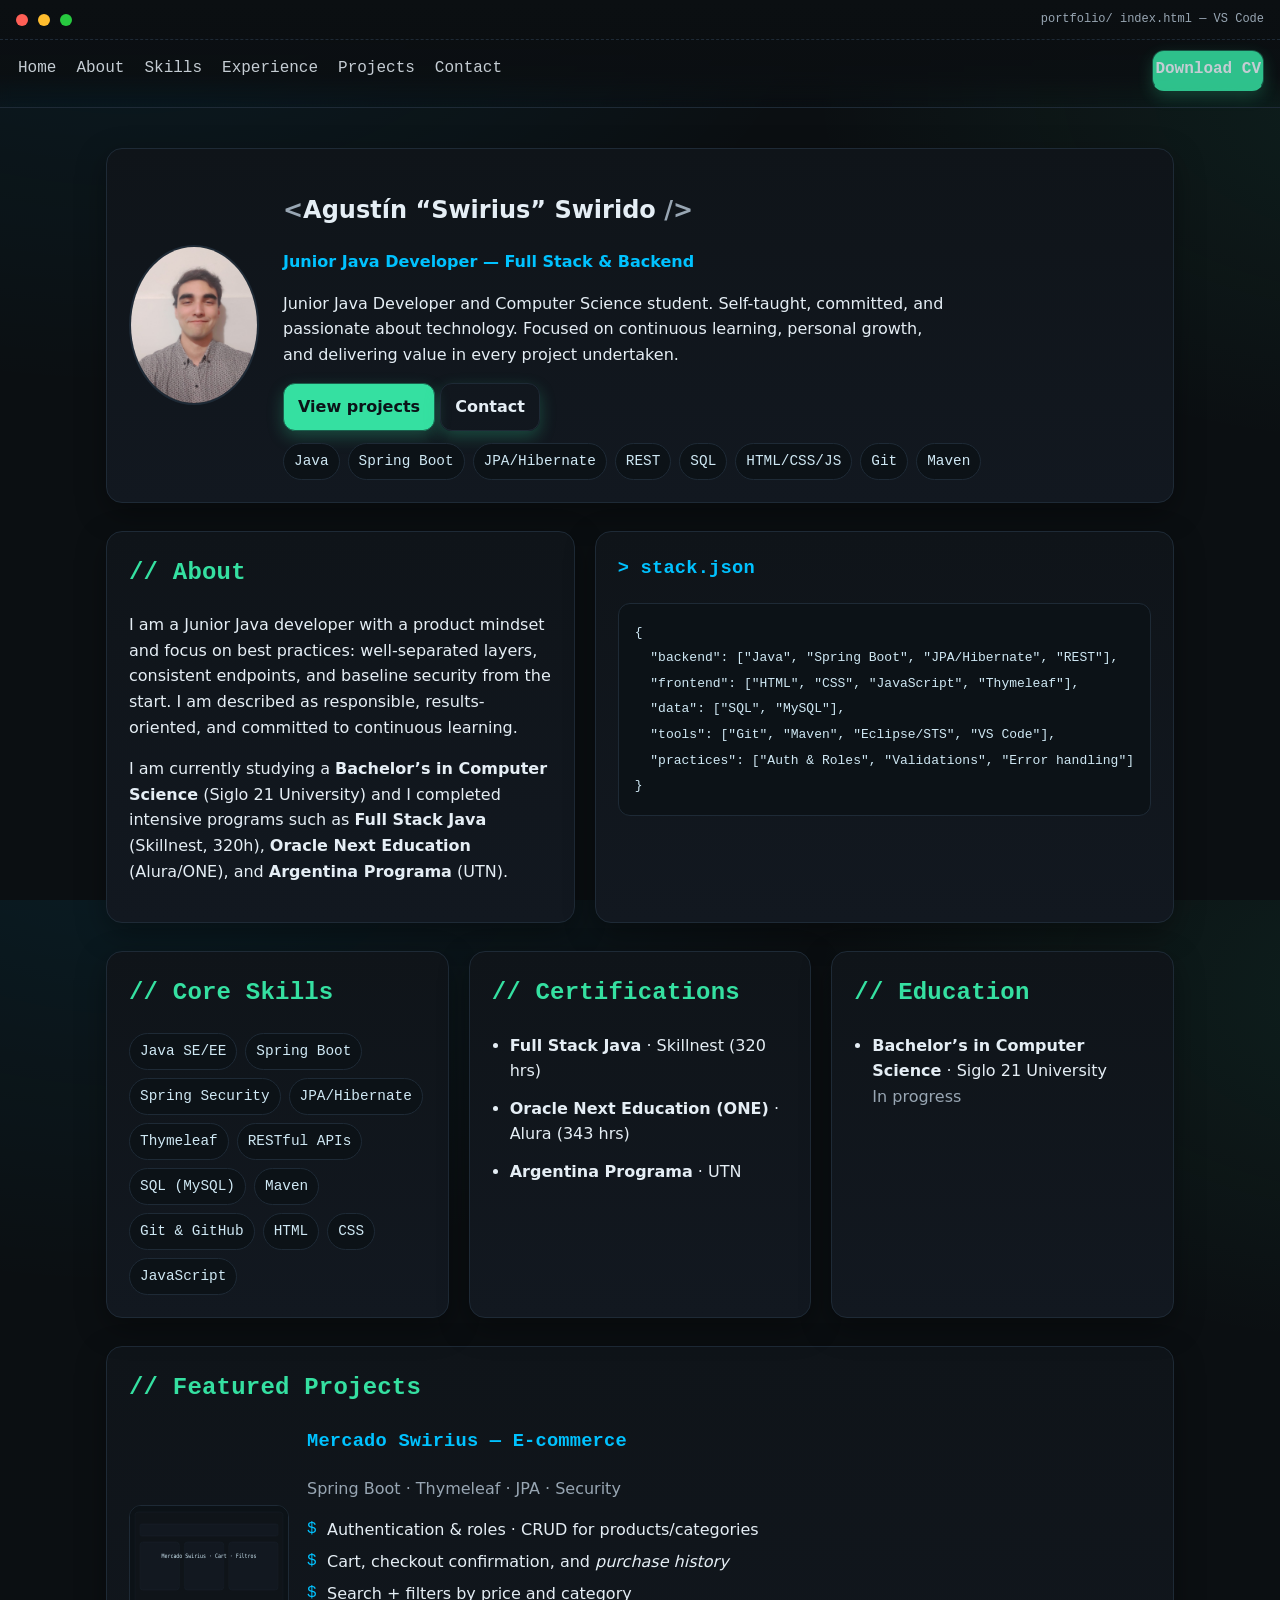
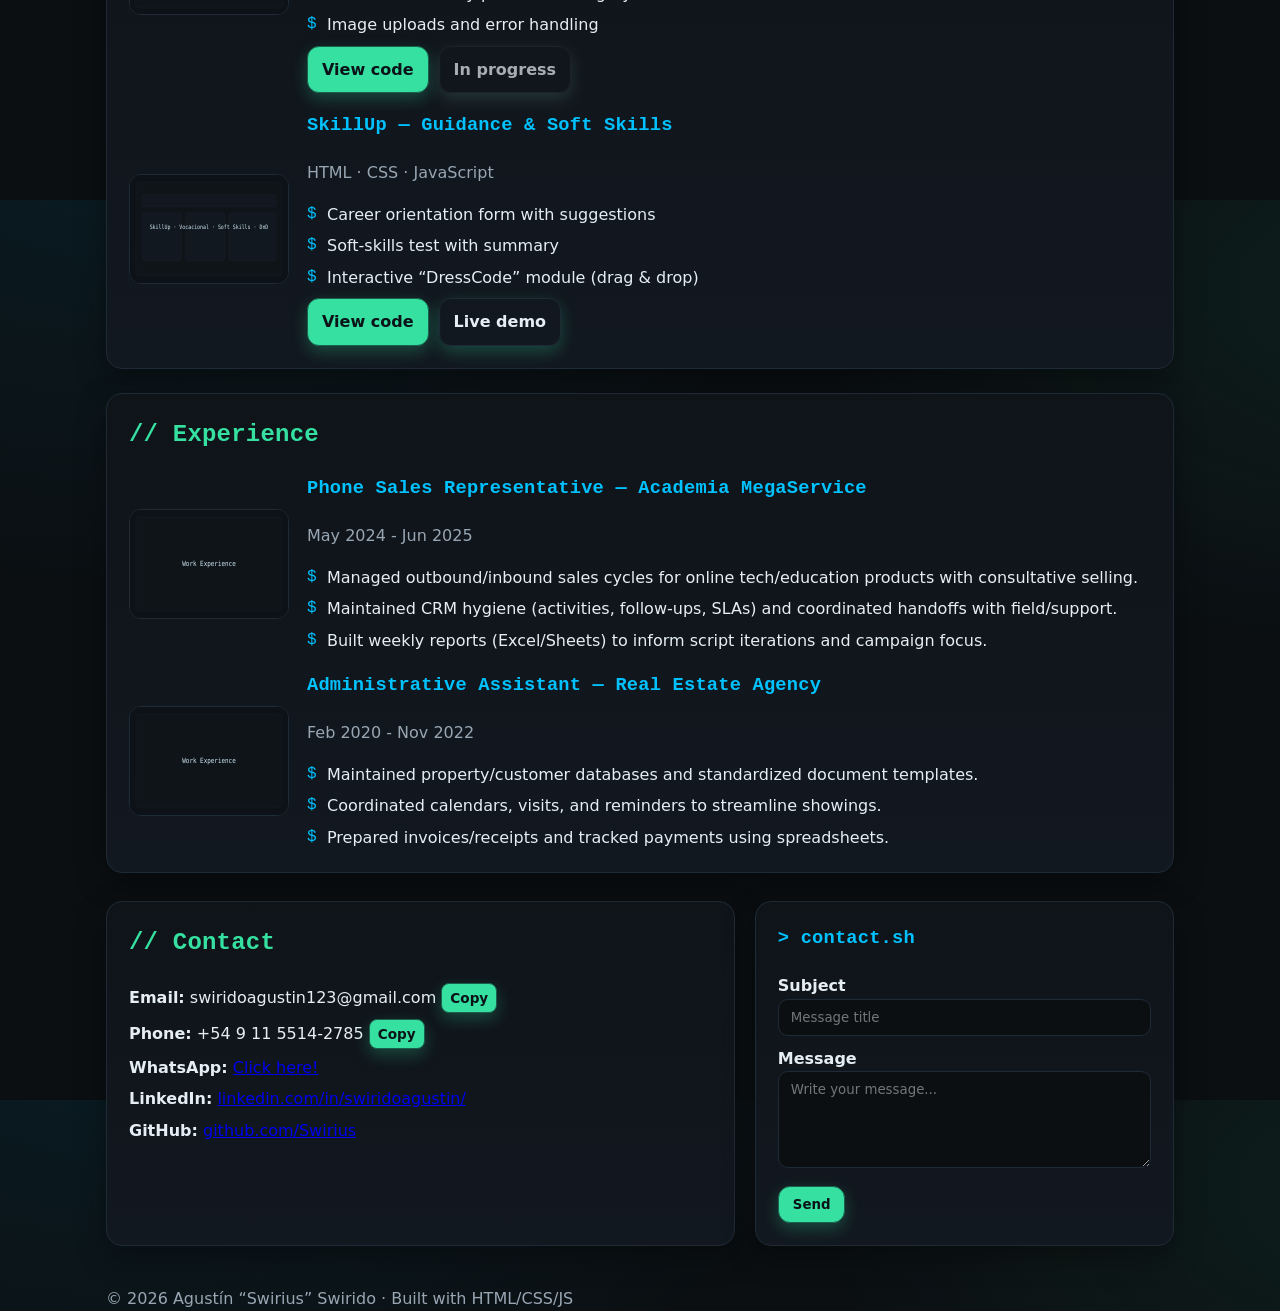
==== index.html @ e59895ca "Add files via upload" ====
<!DOCTYPE html>
<html lang="en">

<head>
  <meta charset="utf-8" />
  <meta name="viewport" content="width=device-width, initial-scale=1" />
  <title>Agustín “Swirius” Swirido · Portfolio</title>
  <meta name="description"
    content="Portfolio of Agustín ‘Swirius’ Swirido — Junior Java Developer (Backend & Web). Projects, skills, contact and CV.">
  <link rel="icon" href="assets/profile.svg" type="image/svg+xml">
  <link rel="preload" href="styles.css" as="style" />
  <link rel="stylesheet" href="styles.css" />

  <!-- SEO -->
  <meta name="robots" content="index,follow">
  <meta name="author" content="Agustín Swirido">
  <!-- Open Graph -->
  <meta property="og:type" content="website">
  <meta property="og:title" content="Agustín ‘Swirius’ Swirido · Portfolio">
  <meta property="og:description" content="Junior Java Developer (Backend & Web). Projects, skills, contact and CV.">
  <meta property="og:image" content="assets/profile.svg">
  <meta property="og:url" content="https://swirius.github.io/">
  <!-- Twitter -->
  <meta name="twitter:card" content="summary">
  <meta name="twitter:title" content="Agustín ‘Swirius’ Swirido · Portfolio">
  <meta name="twitter:description" content="Junior Java Developer (Backend & Web). Projects, skills, contact and CV.">
  <meta name="twitter:image" content="assets/profile.svg">
  <!-- Schema.org Person -->
  <script type="application/ld+json">
  {
    "@context": "https://schema.org",
    "@type": "Person",
    "name": "Agustín Swirido",
    "alternateName": "Swirius",
    "jobTitle": "Junior Java Developer",
    "url": "https://swirius.github.io/",
    "sameAs": [
      "https://www.linkedin.com/in/swiridoagustin/",
      "https://github.com/Swirius"
    ]
  }
  </script>

</head>

<body>
  <header class="window">
    <div class="win-chrome">
      <span class="dot red"></span>
      <span class="dot yellow"></span>
      <span class="dot green"></span>
      <div class="title">portfolio/ index.html — VS Code</div>
    </div>
    <nav class="nav">
      <a href="#inicio">Home</a>
      <a href="#sobre-mi">About</a>
      <a href="#skills">Skills</a>
      <a href="#experiencia">Experience</a>
      <a href="#proyectos">Projects</a>
      <a href="#contacto">Contact</a>
      <a class="btn" href="assets/Agustin Swirido - CV English.pdf" download>Download CV</a>
    </nav>
  </header>

  <main id="inicio" class="container">
    <section class="hero card">
      <img class="avatar" src="assets/photo.jpg" alt="Avatar" />
      <div class="hero-copy">
        <h1><span class="muted">&lt;</span>Agustín “Swirius” Swirido<span class="muted">&nbsp;/&gt;</span></h1>
        <p class="kicker">Junior Java Developer — Full Stack &amp; Backend</p>
        <p class="summary">
          Junior Java Developer and Computer Science student. Self-taught, committed, and passionate about technology.
          Focused on continuous learning, personal growth, and delivering value in every project undertaken.
        </p>
        <div class="cta">
          <a class="btn" href="#proyectos">View projects</a>
          <a class="btn ghost" href="#contacto">Contact</a>
        </div>
        <ul class="badges">
          <li>Java</li>
          <li>Spring Boot</li>
          <li>JPA/Hibernate</li>
          <li>REST</li>
          <li>SQL</li>
          <li>HTML/CSS/JS</li>
          <li>Git</li>
          <li>Maven</li>
        </ul>
      </div>
    </section>

    <section id="sobre-mi" class="grid two">
      <div class="card">
        <h2>// About</h2>
        <p>
          I am a Junior Java developer with a product mindset and focus on best practices:
          well-separated layers, consistent endpoints, and baseline security from the start.
          I am described as responsible, results-oriented, and committed to continuous learning.
        </p>
        <p>
          I am currently studying a <strong>Bachelor’s in Computer Science</strong> (Siglo 21 University) and
          I completed intensive programs such as <strong>Full Stack Java</strong> (Skillnest, 320h),
          <strong>Oracle Next Education</strong> (Alura/ONE), and <strong>Argentina Programa</strong> (UTN).
        </p>
      </div>
      <aside class="card">
        <h3>&gt; stack.json</h3>
        <pre class="code"><code>{
  "backend": ["Java", "Spring Boot", "JPA/Hibernate", "REST"],
  "frontend": ["HTML", "CSS", "JavaScript", "Thymeleaf"],
  "data": ["SQL", "MySQL"],
  "tools": ["Git", "Maven", "Eclipse/STS", "VS Code"],
  "practices": ["Auth & Roles", "Validations", "Error handling"]
}</code></pre>
      </aside>
    </section>

    <section id="education-certifications" class="grid three">
      <div class="card">
        <h2>// Core Skills</h2>
        <div class="tags">
          <span>Java SE/EE</span><span>Spring Boot</span><span>Spring Security</span>
          <span>JPA/Hibernate</span><span>Thymeleaf</span><span>RESTful APIs</span>
          <span>SQL (MySQL)</span><span>Maven</span><span>Git & GitHub</span>
          <span>HTML</span><span>CSS</span><span>JavaScript</span>
        </div>
      </div>
      <div class="card">
        <h2>// Certifications</h2>
        <ul class="list">
          <li><strong>Full Stack Java</strong> · Skillnest (320 hrs)</li>
          <li><strong>Oracle Next Education (ONE)</strong> · Alura (343 hrs)</li>
          <li><strong>Argentina Programa</strong> · UTN</li>
        </ul>
      </div>
      <div class="card">
        <h2>// Education</h2>
        <ul class="list">
          <li>
            <strong>Bachelor’s in Computer Science</strong> · Siglo 21 University<br>
            <span class="muted">In progress</span>
          </li>
        </ul>
      </div>
    </section>

    <section id="proyectos" class="card">
      <h2>// Featured Projects</h2>
      <div class="projects">
        <article class="project">
          <img src="assets/projects/mercado-swiris.svg" alt="Mercado Swirius" />
          <div>
            <h3>Mercado Swirius — E-commerce</h3>
            <p class="muted">Spring Boot · Thymeleaf · JPA · Security</p>
            <ul class="bullets">
              <li>Authentication & roles · CRUD for products/categories</li>
              <li>Cart, checkout confirmation, and <em>purchase history</em></li>
              <li>Search + filters by price and category</li>
              <li>Image uploads and error handling</li>
            </ul>
            <div class="links">
              <a class="btn" href="https://github.com/Swirius/mercado-swirius" target="_blank" rel="noopener">View
                code</a>
              <a class="btn ghost" href="#" aria-disabled="true" title="Optional: demo">In progress</a>
            </div>
          </div>
        </article>

        <article class="project">
          <img src="assets/projects/skillup.svg" alt="SkillUp — Guidance & Soft Skills" />
          <div>
            <h3>SkillUp — Guidance & Soft Skills</h3>
            <p class="muted">HTML · CSS · JavaScript</p>
            <ul class="bullets">
              <li>Career orientation form with suggestions</li>
              <li>Soft-skills test with summary</li>
              <li>Interactive “DressCode” module (drag & drop)</li>
            </ul>
            <div class="links">
              <a class="btn" href="https://github.com/Swirius/SkillUp-" target="_blank" rel="noopener">View code</a>
              <a class="btn ghost" href="https://swirius.github.io/SkillUp-/" target="_blank" rel="noopener">Live
                demo</a>
            </div>
          </div>
        </article>
      </div>
    </section>

    <section id="experiencia" class="card">
      <h2>// Experience</h2>
      <div class="projects">

        <article class="project">
          <img src="assets/projects/work.svg" alt="Phone Sales Representative" />
          <div>
            <h3>Phone Sales Representative — Academia MegaService</h3>
            <p class="muted">May 2024 - Jun 2025</p>
            <ul class="bullets">
              <li>Managed outbound/inbound sales cycles for online tech/education products with consultative selling.
              </li>
              <li>Maintained CRM hygiene (activities, follow-ups, SLAs) and coordinated handoffs with field/support.
              </li>
              <li>Built weekly reports (Excel/Sheets) to inform script iterations and campaign focus.</li>
            </ul>
          </div>
        </article>

        <article class="project">
          <img src="assets/projects/work.svg" alt="Administrative Assistant" />
          <div>
            <h3>Administrative Assistant — Real Estate Agency</h3>
            <p class="muted">Feb 2020 - Nov 2022</p>
            <ul class="bullets">
              <li>Maintained property/customer databases and standardized document templates.</li>
              <li>Coordinated calendars, visits, and reminders to streamline showings.</li>
              <li>Prepared invoices/receipts and tracked payments using spreadsheets.</li>
            </ul>
          </div>
        </article>

      </div>
    </section>

    <section id="contacto" class="grid two">
      <div class="card">
        <h2>// Contact</h2>
        <ul class="contact">
          <li><strong>Email:</strong> <span id="email">swiridoagustin123@gmail.com</span> <button class="btn micro"
              data-copy="#email">Copy</button></li>
          <li><strong>Phone:</strong> <span id="phone">+54 9 11 5514-2785</span> <button class="btn micro"
              data-copy="#phone">Copy</button></li>
          <li><strong>WhatsApp:</strong> <a href="https://wa.me/5491155142785">Click here!</a></li>
          <li><strong>LinkedIn:</strong> <a
              href="https://www.linkedin.com/in/swiridoagustin/">linkedin.com/in/swiridoagustin/</a></li>
          <li><strong>GitHub:</strong> <a href="https://github.com/Swirius">github.com/Swirius</a></li>
        </ul>
      </div>

      <div class="card">
        <h3>&gt; contact.sh</h3>
        <form id="contact-form" action="https://formspree.io/f/XXXXXXXX" method="POST"
          data-fallback="mailto:swiridoagustin123@gmail.com">
          <label>Subject
            <input name="subject" placeholder="Message title" required>
          </label>
          <label>Message
            <textarea name="message" rows="5" placeholder="Write your message..." required></textarea>
          </label>
          <button class="btn" type="submit">Send</button>
          <output id="contact-status" class="muted" aria-live="polite" style="margin-top:8px;"></output>
        </form>
      </div>
    </section>
  </main>

  <footer class="footer">
    <p>© <span id="year"></span> Agustín “Swirius” Swirido · Built with HTML/CSS/JS</p>
  </footer>

  <script src="script.js" defer></script>
</body>

</html>
---- styles.css ----
/* Estilo “programador” — dark, monospace, minimal */
:root {
  --bg: #0b0f12;
  --panel: #0f1419;
  --panel-2: #121820;
  --border: #1e2a36;
  --text: #e5eef5;
  --muted: #98a6b3;
  --accent: #35e0a1;
  --accent-2: #00c2ff;
  --danger: #ff5f56;
  --warn: #ffbd2e;
  --ok: #27c93f;
  --radius: 16px;
  --shadow: 0 10px 30px rgba(0, 0, 0, 0.35);
  --font: ui-monospace, SFMono-Regular, Menlo, Monaco, Consolas, "Liberation Mono", "Courier New", monospace;
  --font-ui: Inter, system-ui, -apple-system, Segoe UI, Roboto, Ubuntu, Cantarell, "Noto Sans", "Helvetica Neue", Arial, sans-serif;
}

* {
  box-sizing: border-box
}

html,
body {
  height: 100%
}

body {
  margin: 0;
  background: radial-gradient(1200px 800px at 10% -10%, rgba(0, 194, 255, 0.08), transparent 60%),
    radial-gradient(1000px 600px at 110% 10%, rgba(53, 224, 161, 0.08), transparent 60%),
    var(--bg);
  color: var(--text);
  font-family: var(--font-ui);
  line-height: 1.6;
}

.window {
  position: sticky;
  top: 0;
  z-index: 10;
  background: linear-gradient(180deg, #0b0f12, #0b0f12f2 70%, transparent);
  backdrop-filter: saturate(120%) blur(6px);
  border-bottom: 1px solid var(--border)
}

.win-chrome {
  display: flex;
  align-items: center;
  gap: 10px;
  padding: 10px 16px
}

.dot {
  width: 12px;
  height: 12px;
  border-radius: 50%;
  display: inline-block
}

.red {
  background: var(--danger)
}

.yellow {
  background: var(--warn)
}

.green {
  background: var(--ok)
}

.win-chrome .title {
  margin-left: auto;
  color: var(--muted);
  font-family: var(--font);
  font-size: 12px
}

.nav {
  display: flex;
  flex-wrap: wrap;
  gap: 8px 16px;
  padding: 10px 16px 16px 16px;
  border-top: 1px dashed var(--border)
}

.nav a {
  color: var(--text);
  text-decoration: none;
  opacity: .85;
  padding: 6px 2px;
  border-bottom: 2px solid transparent;
  transition: all .2s ease;
  font-family: var(--font)
}

.nav a:hover {
  opacity: 1;
  border-color: var(--accent)
}

.nav .btn {
  margin-left: auto
}

.container {
  max-width: 1100px;
  margin: 40px auto;
  padding: 0 16px
}

.grid.two {
  display: grid;
  grid-template-columns: 1.2fr .8fr;
  gap: 20px;
  margin: 28px 0
}

.grid.three {
  display: grid;
  grid-template-columns: repeat(3, 1fr);
  gap: 20px;
  margin: 28px 0
}

@media (max-width: 860px) {

  .grid.two,
  .grid.three {
    grid-template-columns: 1fr
  }
}

.card {
  /* top-level spacing injected */
  background: linear-gradient(180deg, var(--panel), var(--panel-2));
  border: 1px solid var(--border);
  border-radius: var(--radius);
  box-shadow: var(--shadow);
  padding: 22px
}

.card h2,
.card h3 {
  margin-top: 0;
  font-family: var(--font);
  letter-spacing: .2px
}

.card h2 {
  color: var(--accent)
}

.card h3 {
  color: var(--accent-2)
}

.hero {
  display: flex;
  gap: 24px;
  align-items: center
}

.hero .avatar {
  width: 130px;
  height: 160px;
  border-radius: 50%;
  border: 2px solid var(--border);
  background: #111
}

.hero .kicker {
  color: var(--accent-2);
  font-weight: 600
}

.hero .summary {
  max-width: 65ch
}

@media (max-width: 680px) {
  .hero {
    flex-direction: column;
    text-align: center
  }

  .cta {
    justify-content: center
  }
}

.muted {
  color: var(--muted)
}

.small {
  font-size: .9rem
}

.btn {
  display: inline-flex;
  align-items: center;
  gap: 8px;
  background: var(--accent);
  color: #0b1318;
  border: 1px solid #1a614d;
  text-decoration: none;
  padding: 10px 14px;
  border-radius: 12px;
  font-weight: 600;
  font-family: var(--font-ui);
  transition: transform .06s ease, box-shadow .2s ease;
  box-shadow: 0 6px 16px rgba(53, 224, 161, .25)
}

.btn:hover {
  transform: translateY(-1px)
}

.btn:active {
  transform: translateY(0)
}

.btn[aria-disabled="true"] {
  filter: grayscale(.6);
  opacity: .7;
  pointer-events: none
}

.btn.ghost {
  background: transparent;
  color: var(--text);
  border-color: var(--border)
}

.btn.micro {
  padding: 6px 8px;
  font-size: .85rem;
  border-radius: 8px
}

.badges,
.tags,
.bullets {
  list-style: none;
  margin: 12px 0 0 0;
  padding: 0;
  display: flex;
  flex-wrap: wrap;
  gap: 8px
}

.badges li,
.tags span {
  background: #0c1217;
  border: 1px solid var(--border);
  color: #cfe8f4;
  padding: 6px 10px;
  border-radius: 999px;
  font-family: var(--font);
  font-size: .9rem
}

.bullets {
  flex-direction: column;
  gap: 6px
}

.bullets li {
  position: relative;
  padding-left: 20px
}

.bullets li::before {
  content: "$";
  color: var(--accent-2);
  position: absolute;
  left: 0;
  font-family: var(--font)
}

.list {
  margin: 0;
  padding-left: 18px
}

.list li {
  margin-bottom: 12px
}

.projects {
  display: grid;
  grid-template-columns: 1fr;
  gap: 18px;
  margin-top: 12px
}

.project {
  display: flex;
  gap: 18px;
  align-items: center
}

.project img {
  width: 160px;
  height: 110px;
  border-radius: 12px;
  border: 1px solid var(--border);
  background: #0b0f12
}

.project .links {
  display: flex;
  gap: 10px;
  margin-top: 8px
}

@media (max-width:700px) {
  .project {
    flex-direction: column;
    text-align: center
  }

  .project img {
    width: 100%;
    height: auto
  }
}

.code {
  margin: 0;
  background: #0c1217;
  border: 1px solid var(--border);
  border-radius: 12px;
  padding: 16px;
  color: #cfe8f4;
  overflow: auto;
  font-family: var(--font)
}

.contact {
  list-style: none;
  padding: 0;
  margin: 0 0 12px 0;
  display: flex;
  flex-direction: column;
  gap: 6px
}

label {
  display: block;
  margin-bottom: 10px;
  font-weight: 600
}

input,
textarea {
  width: 100%;
  padding: 10px 12px;
  border-radius: 10px;
  border: 1px solid var(--border);
  background: #0b0f12;
  color: var(--text);
  font-family: var(--font-ui)
}

input:focus,
textarea:focus {
  outline: 2px solid #163e30;
  border-color: #245f49
}

.footer {
  max-width: 1100px;
  margin: 20px auto 60px auto;
  padding: 0 16px;
  color: var(--muted)
}

.footer a {
  color: var(--accent)
}

/* Spacing between top-level cards (sections) */
section.card + section.card { 
  margin-top: 24px;
}
---- styles.css ----
/* Estilo “programador” — dark, monospace, minimal */
:root {
  --bg: #0b0f12;
  --panel: #0f1419;
  --panel-2: #121820;
  --border: #1e2a36;
  --text: #e5eef5;
  --muted: #98a6b3;
  --accent: #35e0a1;
  --accent-2: #00c2ff;
  --danger: #ff5f56;
  --warn: #ffbd2e;
  --ok: #27c93f;
  --radius: 16px;
  --shadow: 0 10px 30px rgba(0, 0, 0, 0.35);
  --font: ui-monospace, SFMono-Regular, Menlo, Monaco, Consolas, "Liberation Mono", "Courier New", monospace;
  --font-ui: Inter, system-ui, -apple-system, Segoe UI, Roboto, Ubuntu, Cantarell, "Noto Sans", "Helvetica Neue", Arial, sans-serif;
}

* {
  box-sizing: border-box
}

html,
body {
  height: 100%
}

body {
  margin: 0;
  background: radial-gradient(1200px 800px at 10% -10%, rgba(0, 194, 255, 0.08), transparent 60%),
    radial-gradient(1000px 600px at 110% 10%, rgba(53, 224, 161, 0.08), transparent 60%),
    var(--bg);
  color: var(--text);
  font-family: var(--font-ui);
  line-height: 1.6;
}

.window {
  position: sticky;
  top: 0;
  z-index: 10;
  background: linear-gradient(180deg, #0b0f12, #0b0f12f2 70%, transparent);
  backdrop-filter: saturate(120%) blur(6px);
  border-bottom: 1px solid var(--border)
}

.win-chrome {
  display: flex;
  align-items: center;
  gap: 10px;
  padding: 10px 16px
}

.dot {
  width: 12px;
  height: 12px;
  border-radius: 50%;
  display: inline-block
}

.red {
  background: var(--danger)
}

.yellow {
  background: var(--warn)
}

.green {
  background: var(--ok)
}

.win-chrome .title {
  margin-left: auto;
  color: var(--muted);
  font-family: var(--font);
  font-size: 12px
}

.nav {
  display: flex;
  flex-wrap: wrap;
  gap: 8px 16px;
  padding: 10px 16px 16px 16px;
  border-top: 1px dashed var(--border)
}

.nav a {
  color: var(--text);
  text-decoration: none;
  opacity: .85;
  padding: 6px 2px;
  border-bottom: 2px solid transparent;
  transition: all .2s ease;
  font-family: var(--font)
}

.nav a:hover {
  opacity: 1;
  border-color: var(--accent)
}

.nav .btn {
  margin-left: auto
}

.container {
  max-width: 1100px;
  margin: 40px auto;
  padding: 0 16px
}

.grid.two {
  display: grid;
  grid-template-columns: 1.2fr .8fr;
  gap: 20px;
  margin: 28px 0
}

.grid.three {
  display: grid;
  grid-template-columns: repeat(3, 1fr);
  gap: 20px;
  margin: 28px 0
}

@media (max-width: 860px) {

  .grid.two,
  .grid.three {
    grid-template-columns: 1fr
  }
}

.card {
  /* top-level spacing injected */
  background: linear-gradient(180deg, var(--panel), var(--panel-2));
  border: 1px solid var(--border);
  border-radius: var(--radius);
  box-shadow: var(--shadow);
  padding: 22px
}

.card h2,
.card h3 {
  margin-top: 0;
  font-family: var(--font);
  letter-spacing: .2px
}

.card h2 {
  color: var(--accent)
}

.card h3 {
  color: var(--accent-2)
}

.hero {
  display: flex;
  gap: 24px;
  align-items: center
}

.hero .avatar {
  width: 130px;
  height: 160px;
  border-radius: 50%;
  border: 2px solid var(--border);
  background: #111
}

.hero .kicker {
  color: var(--accent-2);
  font-weight: 600
}

.hero .summary {
  max-width: 65ch
}

@media (max-width: 680px) {
  .hero {
    flex-direction: column;
    text-align: center
  }

  .cta {
    justify-content: center
  }
}

.muted {
  color: var(--muted)
}

.small {
  font-size: .9rem
}

.btn {
  display: inline-flex;
  align-items: center;
  gap: 8px;
  background: var(--accent);
  color: #0b1318;
  border: 1px solid #1a614d;
  text-decoration: none;
  padding: 10px 14px;
  border-radius: 12px;
  font-weight: 600;
  font-family: var(--font-ui);
  transition: transform .06s ease, box-shadow .2s ease;
  box-shadow: 0 6px 16px rgba(53, 224, 161, .25)
}

.btn:hover {
  transform: translateY(-1px)
}

.btn:active {
  transform: translateY(0)
}

.btn[aria-disabled="true"] {
  filter: grayscale(.6);
  opacity: .7;
  pointer-events: none
}

.btn.ghost {
  background: transparent;
  color: var(--text);
  border-color: var(--border)
}

.btn.micro {
  padding: 6px 8px;
  font-size: .85rem;
  border-radius: 8px
}

.badges,
.tags,
.bullets {
  list-style: none;
  margin: 12px 0 0 0;
  padding: 0;
  display: flex;
  flex-wrap: wrap;
  gap: 8px
}

.badges li,
.tags span {
  background: #0c1217;
  border: 1px solid var(--border);
  color: #cfe8f4;
  padding: 6px 10px;
  border-radius: 999px;
  font-family: var(--font);
  font-size: .9rem
}

.bullets {
  flex-direction: column;
  gap: 6px
}

.bullets li {
  position: relative;
  padding-left: 20px
}

.bullets li::before {
  content: "$";
  color: var(--accent-2);
  position: absolute;
  left: 0;
  font-family: var(--font)
}

.list {
  margin: 0;
  padding-left: 18px
}

.list li {
  margin-bottom: 12px
}

.projects {
  display: grid;
  grid-template-columns: 1fr;
  gap: 18px;
  margin-top: 12px
}

.project {
  display: flex;
  gap: 18px;
  align-items: center
}

.project img {
  width: 160px;
  height: 110px;
  border-radius: 12px;
  border: 1px solid var(--border);
  background: #0b0f12
}

.project .links {
  display: flex;
  gap: 10px;
  margin-top: 8px
}

@media (max-width:700px) {
  .project {
    flex-direction: column;
    text-align: center
  }

  .project img {
    width: 100%;
    height: auto
  }
}

.code {
  margin: 0;
  background: #0c1217;
  border: 1px solid var(--border);
  border-radius: 12px;
  padding: 16px;
  color: #cfe8f4;
  overflow: auto;
  font-family: var(--font)
}

.contact {
  list-style: none;
  padding: 0;
  margin: 0 0 12px 0;
  display: flex;
  flex-direction: column;
  gap: 6px
}

label {
  display: block;
  margin-bottom: 10px;
  font-weight: 600
}

input,
textarea {
  width: 100%;
  padding: 10px 12px;
  border-radius: 10px;
  border: 1px solid var(--border);
  background: #0b0f12;
  color: var(--text);
  font-family: var(--font-ui)
}

input:focus,
textarea:focus {
  outline: 2px solid #163e30;
  border-color: #245f49
}

.footer {
  max-width: 1100px;
  margin: 20px auto 60px auto;
  padding: 0 16px;
  color: var(--muted)
}

.footer a {
  color: var(--accent)
}

/* Spacing between top-level cards (sections) */
section.card + section.card { 
  margin-top: 24px;
}
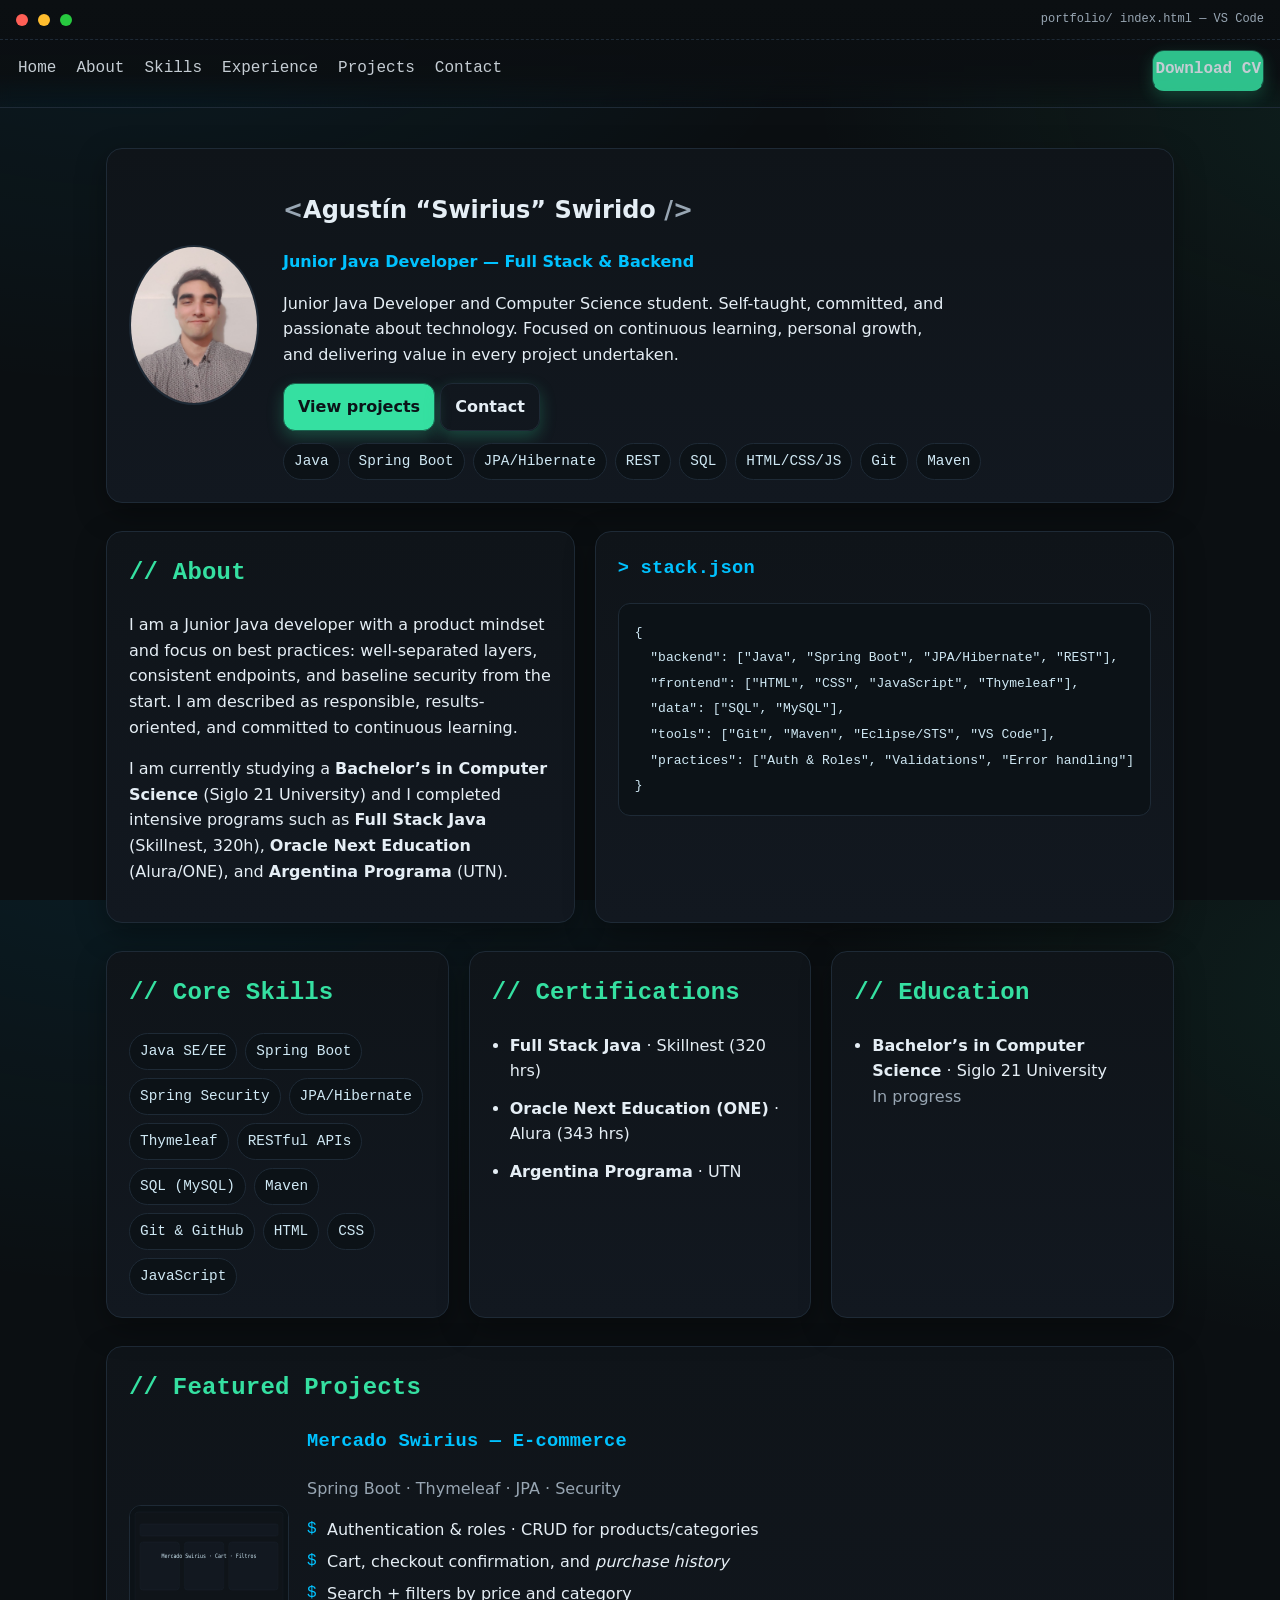
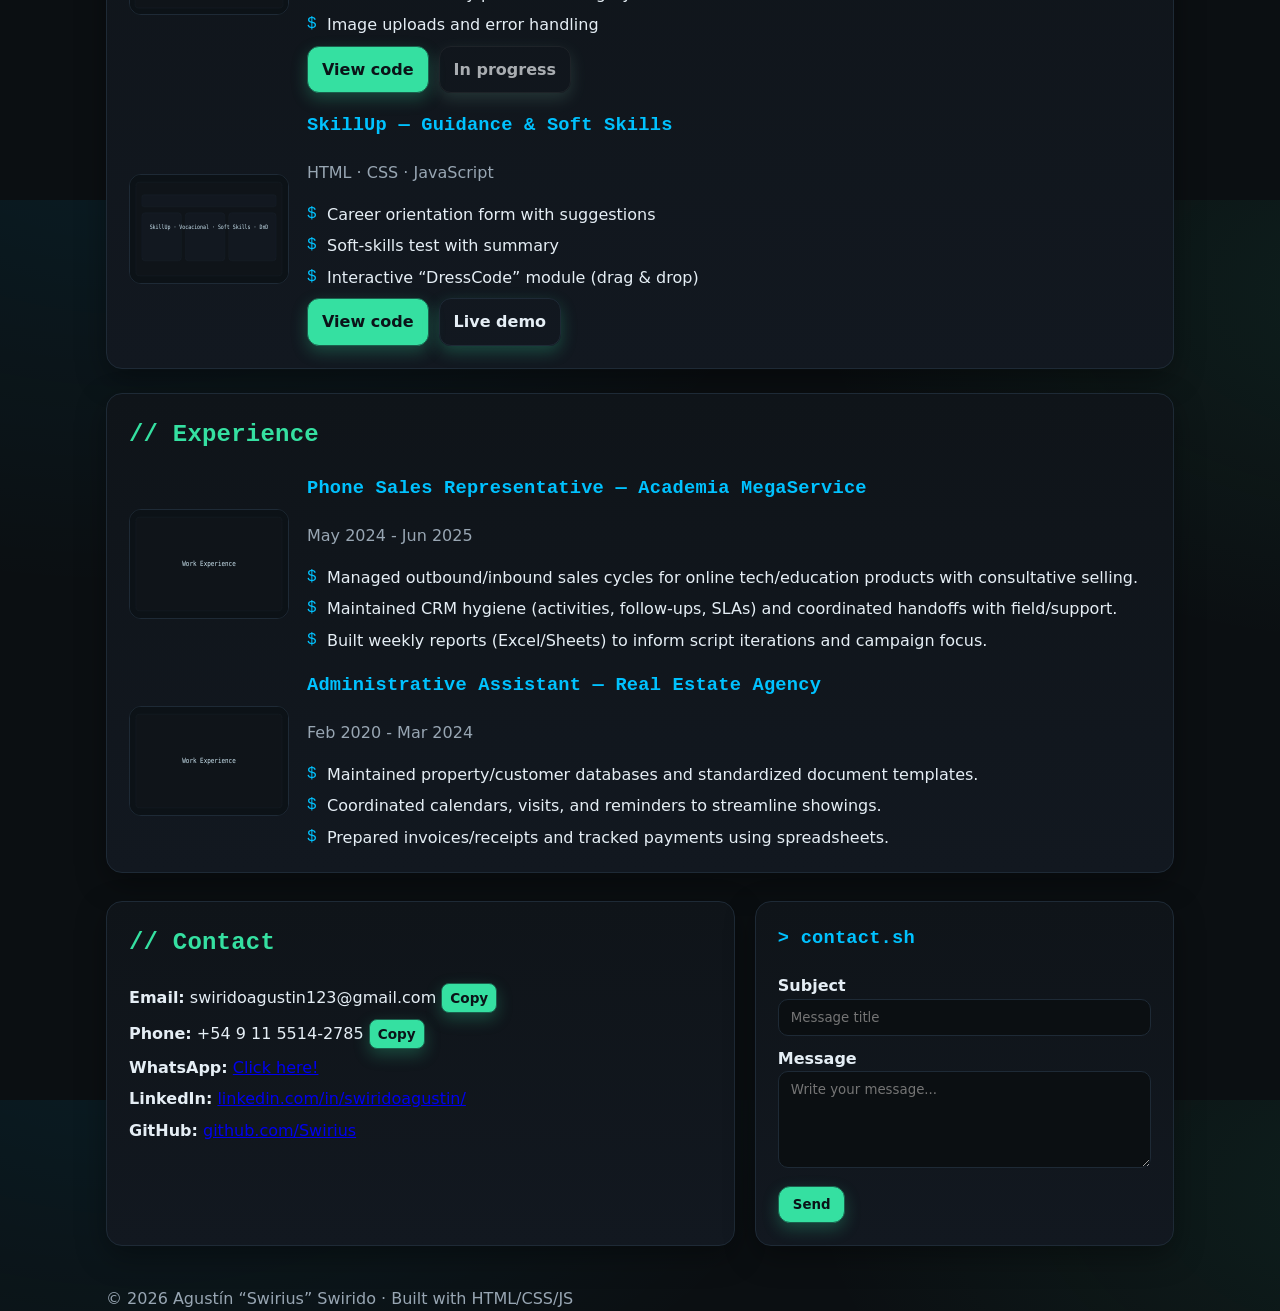
==== commit 26f2137e: "Update index.html" ====
--- a/index.html
+++ b/index.html
@@ -209,7 +209,7 @@
           <img src="assets/projects/work.svg" alt="Administrative Assistant" />
           <div>
             <h3>Administrative Assistant — Real Estate Agency</h3>
-            <p class="muted">Feb 2020 - Nov 2022</p>
+            <p class="muted">Feb 2020 - Mar 2024</p>
             <ul class="bullets">
               <li>Maintained property/customer databases and standardized document templates.</li>
               <li>Coordinated calendars, visits, and reminders to streamline showings.</li>
@@ -260,4 +260,4 @@
   <script src="script.js" defer></script>
 </body>
 
-</html>+</html>
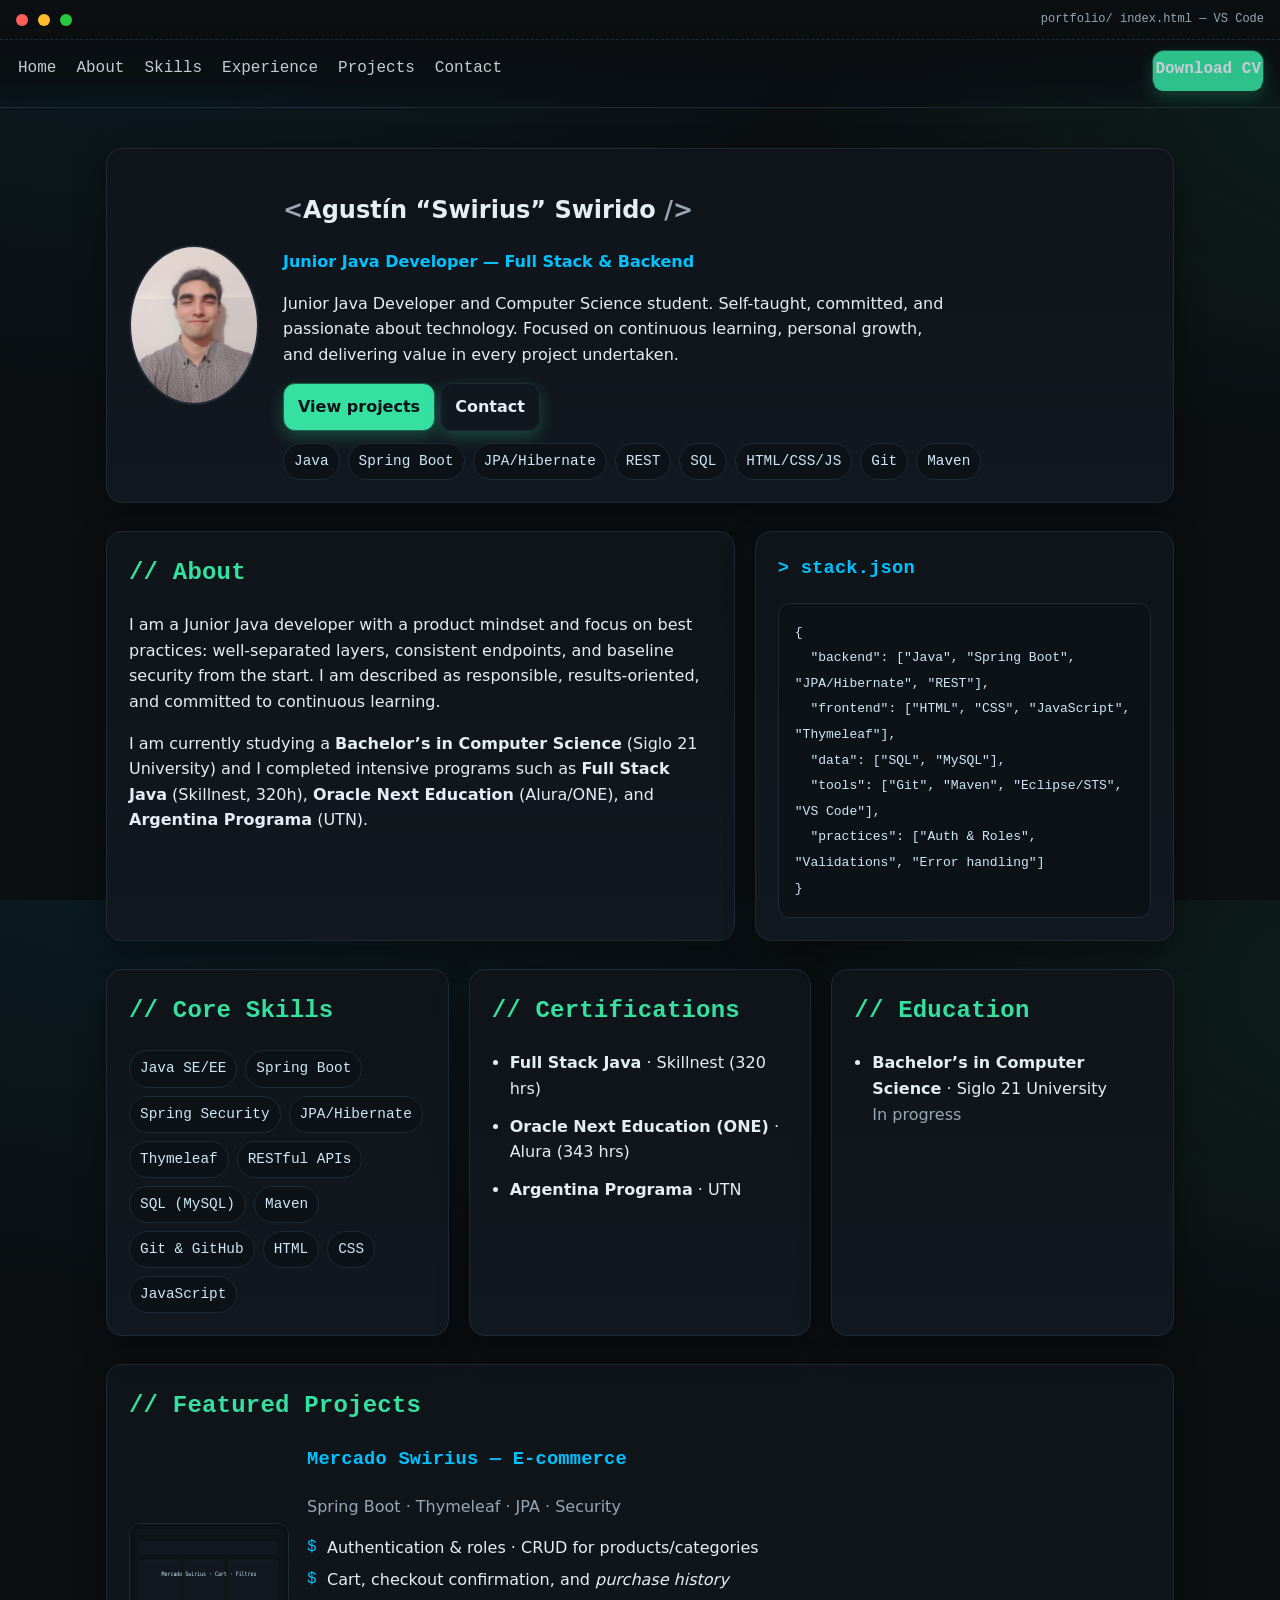
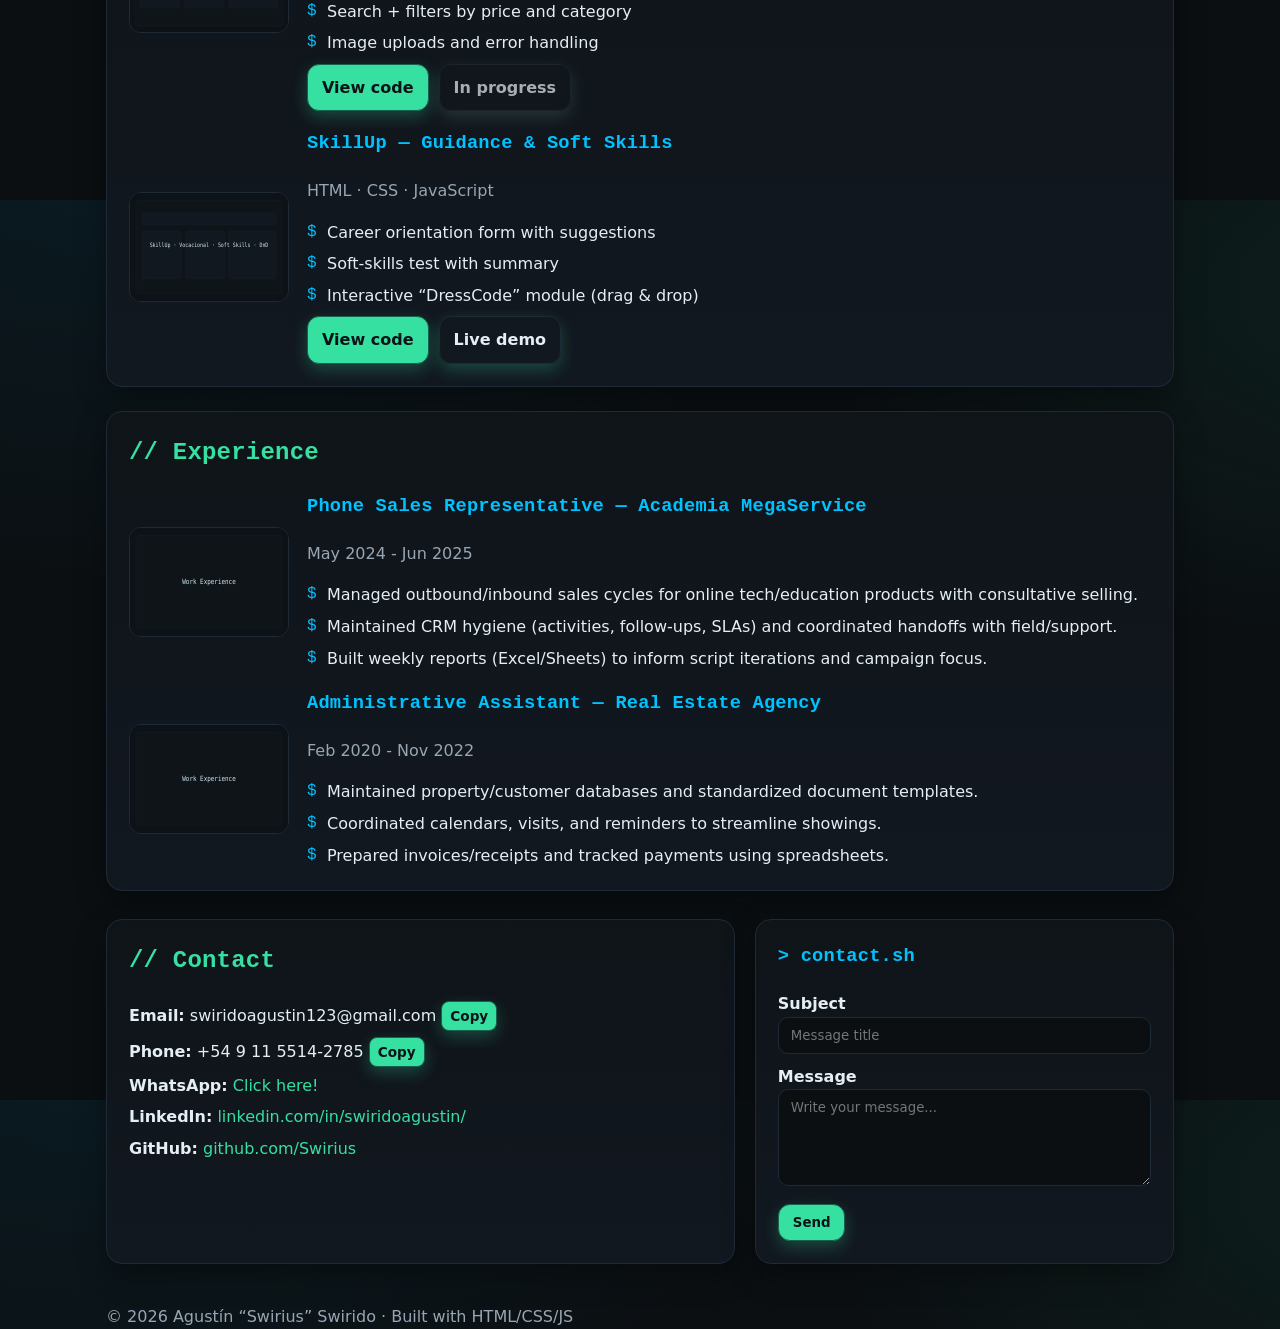
==== commit 51a4260e: "Update" ====
--- a/index.html
+++ b/index.html
@@ -209,7 +209,7 @@
           <img src="assets/projects/work.svg" alt="Administrative Assistant" />
           <div>
             <h3>Administrative Assistant — Real Estate Agency</h3>
-            <p class="muted">Feb 2020 - Mar 2024</p>
+            <p class="muted">Feb 2020 - Nov 2022</p>
             <ul class="bullets">
               <li>Maintained property/customer databases and standardized document templates.</li>
               <li>Coordinated calendars, visits, and reminders to streamline showings.</li>
@@ -229,10 +229,10 @@
               data-copy="#email">Copy</button></li>
           <li><strong>Phone:</strong> <span id="phone">+54 9 11 5514-2785</span> <button class="btn micro"
               data-copy="#phone">Copy</button></li>
-          <li><strong>WhatsApp:</strong> <a href="https://wa.me/5491155142785">Click here!</a></li>
-          <li><strong>LinkedIn:</strong> <a
+          <li><strong>WhatsApp:</strong> <a class="link" href="https://wa.me/5491155142785">Click here!</a></li>
+          <li><strong>LinkedIn:</strong> <a class="link"
               href="https://www.linkedin.com/in/swiridoagustin/">linkedin.com/in/swiridoagustin/</a></li>
-          <li><strong>GitHub:</strong> <a href="https://github.com/Swirius">github.com/Swirius</a></li>
+          <li><strong>GitHub:</strong> <a class="link" href="https://github.com/Swirius">github.com/Swirius</a></li>
         </ul>
       </div>
 
@@ -260,4 +260,4 @@
   <script src="script.js" defer></script>
 </body>
 
-</html>
+</html>
--- a/styles.css
+++ b/styles.css
@@ -125,11 +125,29 @@
   margin: 28px 0
 }
 
-@media (max-width: 860px) {
-
+.code {
+  margin: 0;
+  background: #0c1217;
+  border: 1px solid var(--border);
+  border-radius: 12px;
+  padding: 16px;
+  color: #cfe8f4;
+  overflow-x: auto;
+  white-space: pre-wrap;
+  word-break: break-word;
+  font-family: var(--font);
+}
+
+@media (max-width: 992px) {
+  .grid.three {
+    grid-template-columns: repeat(2, 1fr);
+  }
+}
+
+@media (max-width: 768px) {
   .grid.two,
   .grid.three {
-    grid-template-columns: 1fr
+    grid-template-columns: 1fr;
   }
 }
 
@@ -329,17 +347,6 @@
   }
 }
 
-.code {
-  margin: 0;
-  background: #0c1217;
-  border: 1px solid var(--border);
-  border-radius: 12px;
-  padding: 16px;
-  color: #cfe8f4;
-  overflow: auto;
-  font-family: var(--font)
-}
-
 .contact {
   list-style: none;
   padding: 0;
@@ -347,6 +354,12 @@
   display: flex;
   flex-direction: column;
   gap: 6px
+}
+
+.link{
+  color: var(--accent);
+  text-decoration: none;
+  transition: all .2s ease
 }
 
 label {
@@ -386,4 +399,4 @@
 /* Spacing between top-level cards (sections) */
 section.card + section.card { 
   margin-top: 24px;
-}
+}
--- a/styles.css
+++ b/styles.css
@@ -125,11 +125,29 @@
   margin: 28px 0
 }
 
-@media (max-width: 860px) {
-
+.code {
+  margin: 0;
+  background: #0c1217;
+  border: 1px solid var(--border);
+  border-radius: 12px;
+  padding: 16px;
+  color: #cfe8f4;
+  overflow-x: auto;
+  white-space: pre-wrap;
+  word-break: break-word;
+  font-family: var(--font);
+}
+
+@media (max-width: 992px) {
+  .grid.three {
+    grid-template-columns: repeat(2, 1fr);
+  }
+}
+
+@media (max-width: 768px) {
   .grid.two,
   .grid.three {
-    grid-template-columns: 1fr
+    grid-template-columns: 1fr;
   }
 }
 
@@ -329,17 +347,6 @@
   }
 }
 
-.code {
-  margin: 0;
-  background: #0c1217;
-  border: 1px solid var(--border);
-  border-radius: 12px;
-  padding: 16px;
-  color: #cfe8f4;
-  overflow: auto;
-  font-family: var(--font)
-}
-
 .contact {
   list-style: none;
   padding: 0;
@@ -347,6 +354,12 @@
   display: flex;
   flex-direction: column;
   gap: 6px
+}
+
+.link{
+  color: var(--accent);
+  text-decoration: none;
+  transition: all .2s ease
 }
 
 label {
@@ -386,4 +399,4 @@
 /* Spacing between top-level cards (sections) */
 section.card + section.card { 
   margin-top: 24px;
-}
+}
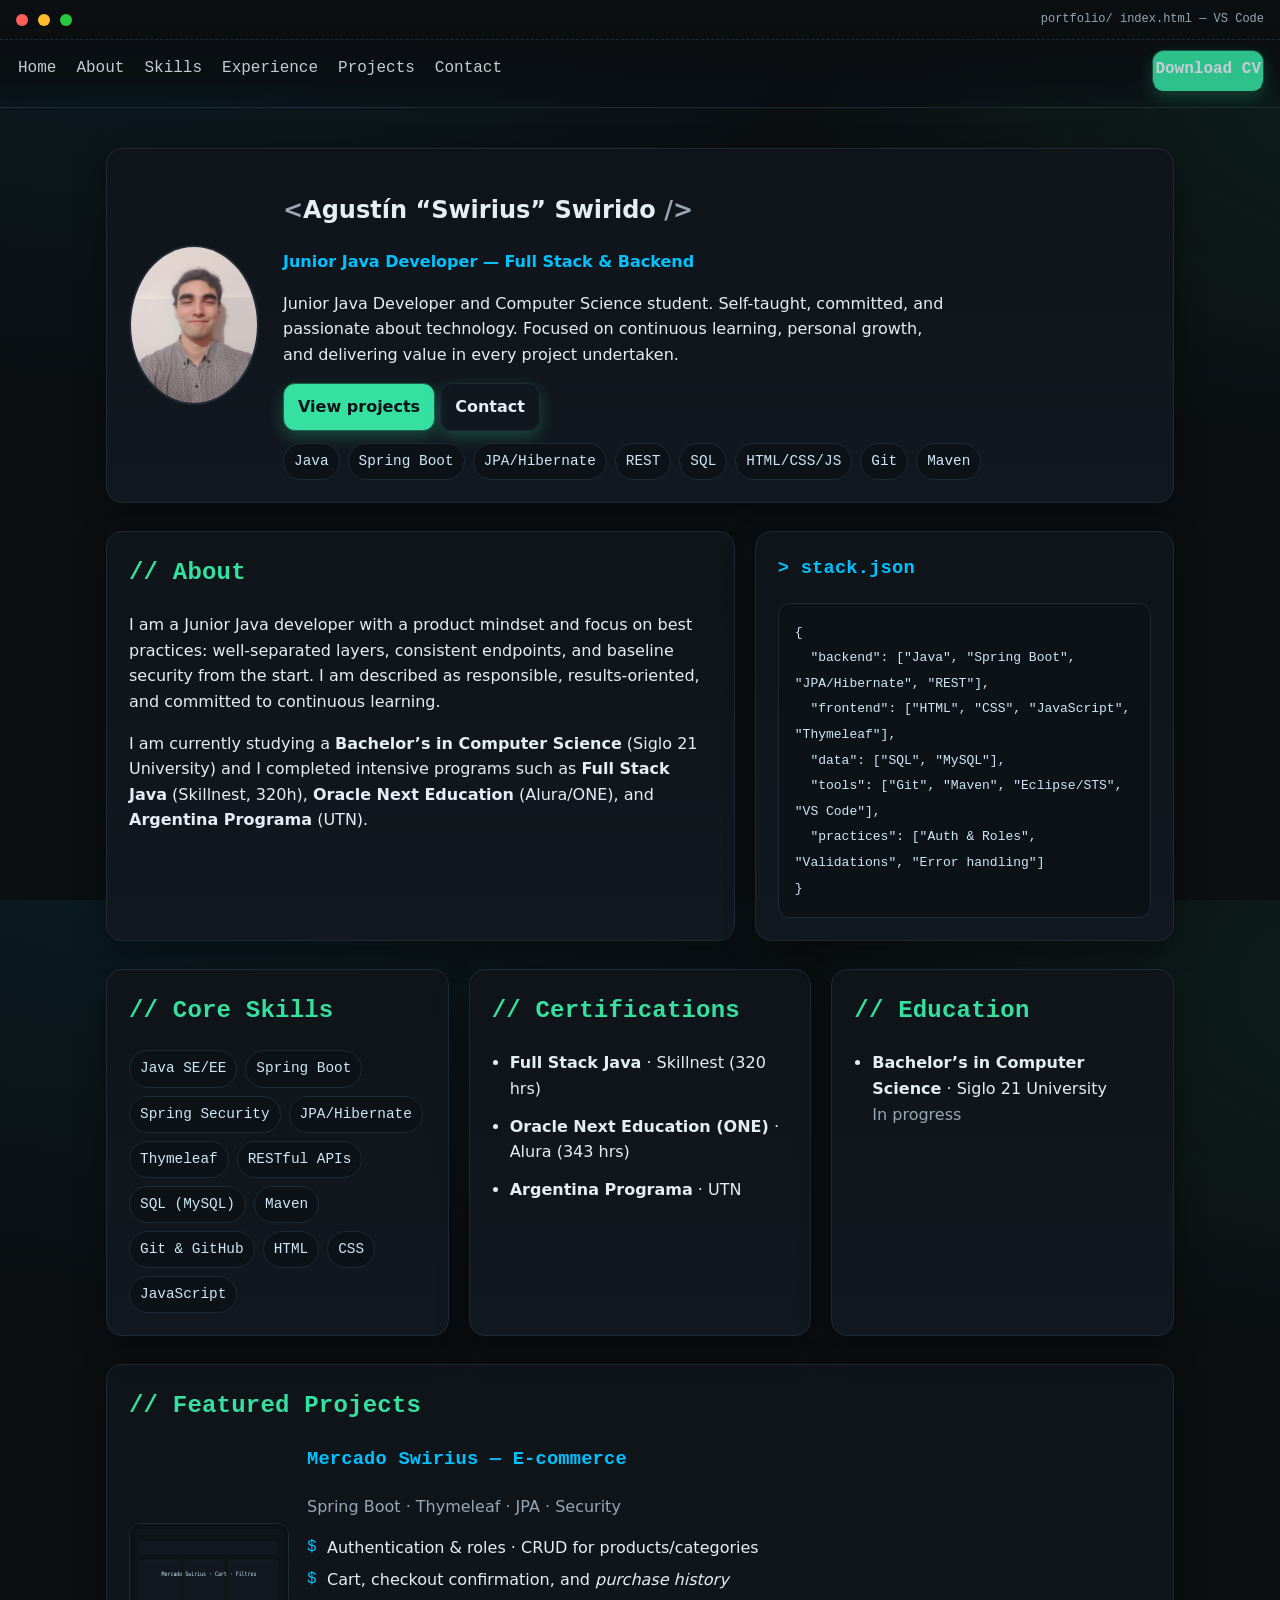
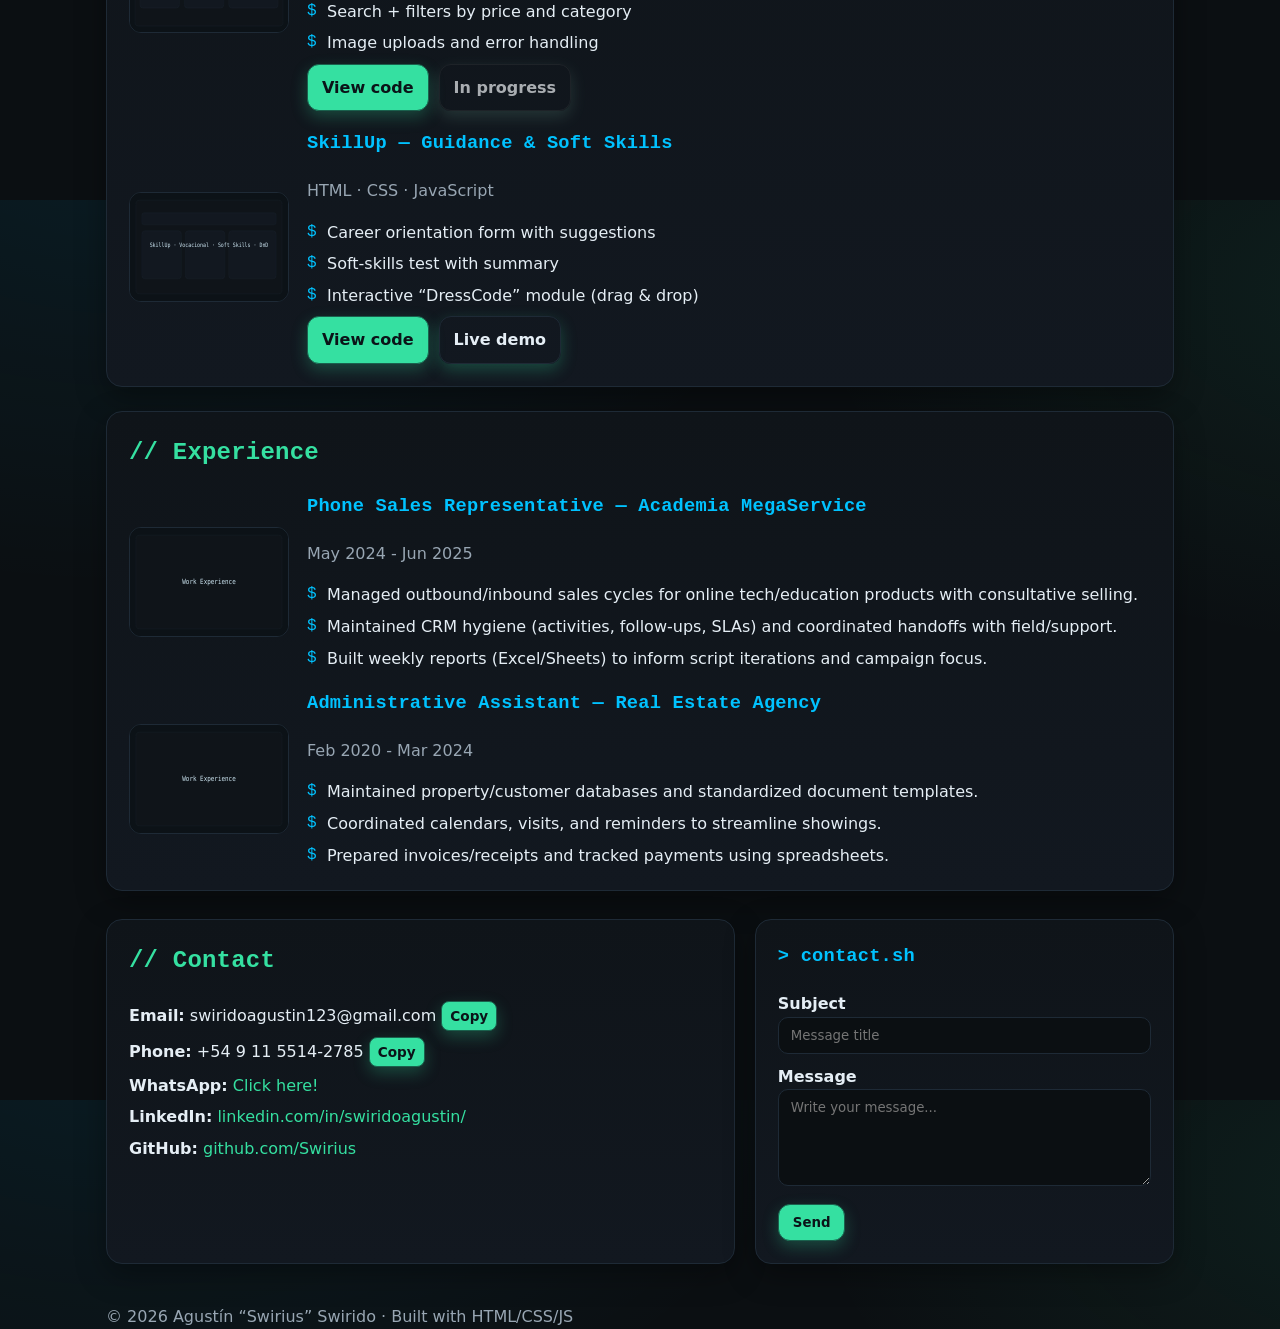
==== commit c5ab1aa1: "Update index.html" ====
--- a/index.html
+++ b/index.html
@@ -209,7 +209,7 @@
           <img src="assets/projects/work.svg" alt="Administrative Assistant" />
           <div>
             <h3>Administrative Assistant — Real Estate Agency</h3>
-            <p class="muted">Feb 2020 - Nov 2022</p>
+            <p class="muted">Feb 2020 - Mar 2024</p>
             <ul class="bullets">
               <li>Maintained property/customer databases and standardized document templates.</li>
               <li>Coordinated calendars, visits, and reminders to streamline showings.</li>
